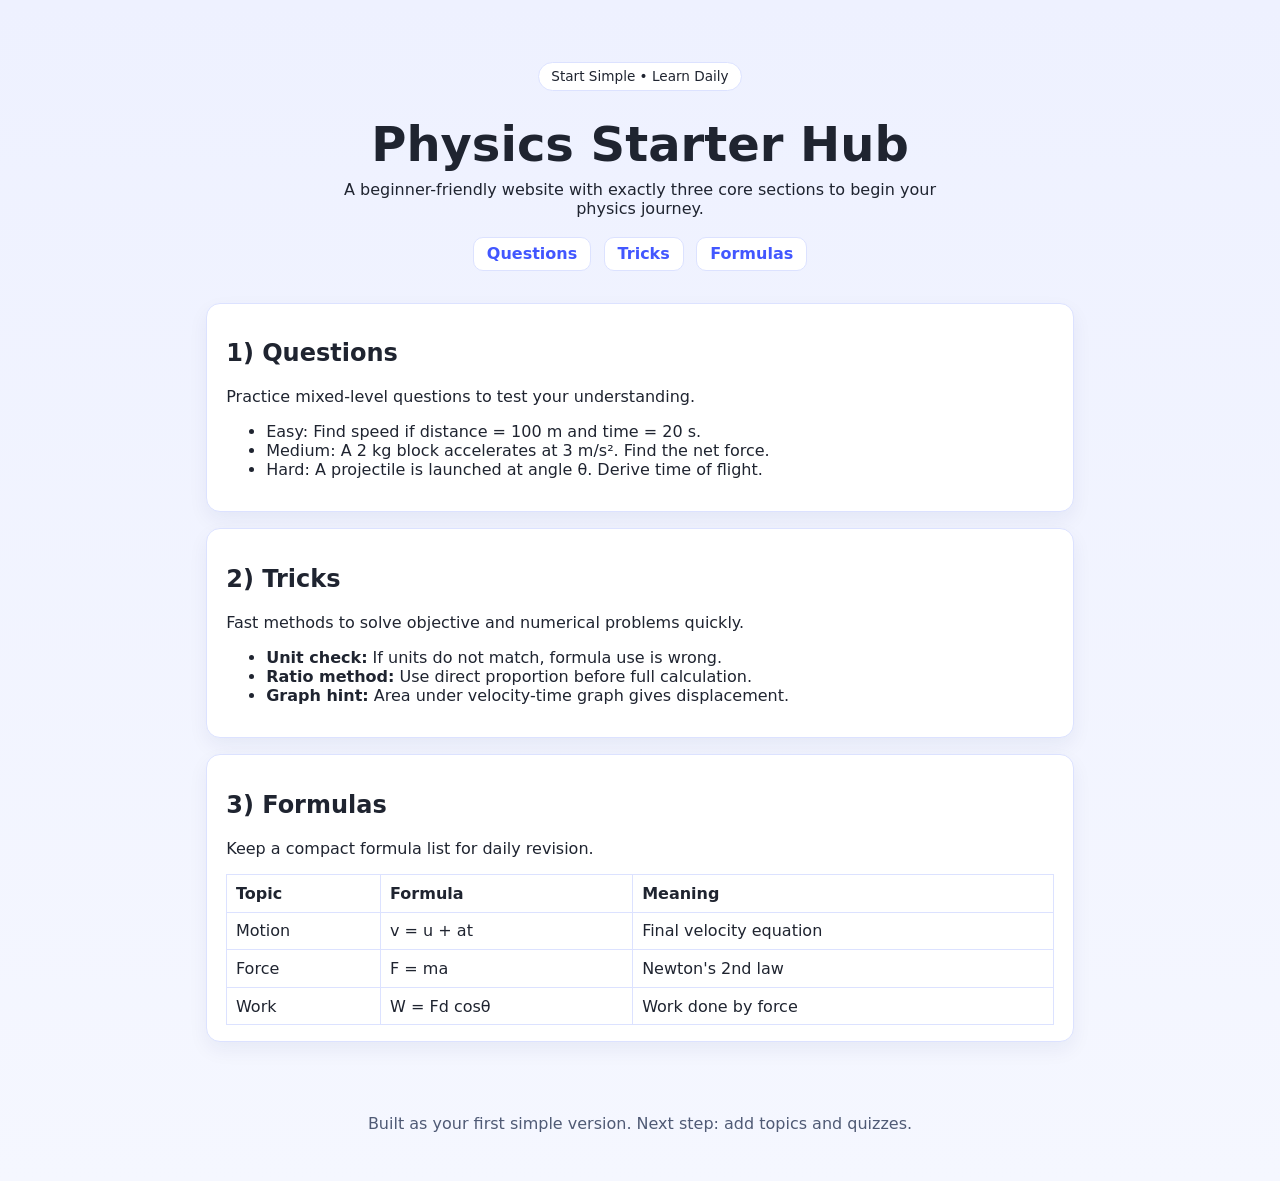
==== index.html @ 341ecc78 "Create simple 3-section physics starter homepage" ====
<!DOCTYPE html>
<html lang="en">
  <head>
    <meta charset="UTF-8" />
    <meta name="viewport" content="width=device-width, initial-scale=1.0" />
    <title>Physics Starter Hub</title>
    <link rel="stylesheet" href="styles.css" />
  </head>
  <body>
    <header class="hero">
      <p class="badge">Start Simple • Learn Daily</p>
      <h1>Physics Starter Hub</h1>
      <p class="subtitle">
        A beginner-friendly website with exactly three core sections to begin your
        physics journey.
      </p>
      <nav>
        <a href="#questions">Questions</a>
        <a href="#tricks">Tricks</a>
        <a href="#formulas">Formulas</a>
      </nav>
    </header>

    <main class="container">
      <section id="questions" class="card">
        <h2>1) Questions</h2>
        <p>Practice mixed-level questions to test your understanding.</p>
        <ul>
          <li>Easy: Find speed if distance = 100 m and time = 20 s.</li>
          <li>Medium: A 2 kg block accelerates at 3 m/s². Find the net force.</li>
          <li>Hard: A projectile is launched at angle θ. Derive time of flight.</li>
        </ul>
      </section>

      <section id="tricks" class="card">
        <h2>2) Tricks</h2>
        <p>Fast methods to solve objective and numerical problems quickly.</p>
        <ul>
          <li><strong>Unit check:</strong> If units do not match, formula use is wrong.</li>
          <li><strong>Ratio method:</strong> Use direct proportion before full calculation.</li>
          <li><strong>Graph hint:</strong> Area under velocity-time graph gives displacement.</li>
        </ul>
      </section>

      <section id="formulas" class="card">
        <h2>3) Formulas</h2>
        <p>Keep a compact formula list for daily revision.</p>
        <table>
          <thead>
            <tr>
              <th>Topic</th>
              <th>Formula</th>
              <th>Meaning</th>
            </tr>
          </thead>
          <tbody>
            <tr>
              <td>Motion</td>
              <td>v = u + at</td>
              <td>Final velocity equation</td>
            </tr>
            <tr>
              <td>Force</td>
              <td>F = ma</td>
              <td>Newton's 2nd law</td>
            </tr>
            <tr>
              <td>Work</td>
              <td>W = Fd cosθ</td>
              <td>Work done by force</td>
            </tr>
          </tbody>
        </table>
      </section>
    </main>

    <footer>
      <p>Built as your first simple version. Next step: add topics and quizzes.</p>
    </footer>
  </body>
</html>
---- styles.css ----
:root {
  color-scheme: light;
  --bg: #f5f7ff;
  --text: #1f2430;
  --brand: #4257ff;
  --surface: #ffffff;
  --border: #dce2ff;
}

* {
  box-sizing: border-box;
}

body {
  margin: 0;
  font-family: Inter, system-ui, -apple-system, Segoe UI, Roboto, Arial, sans-serif;
  color: var(--text);
  background: linear-gradient(180deg, #eef1ff, var(--bg));
}

.hero {
  text-align: center;
  padding: 3rem 1rem 2rem;
}

.badge {
  display: inline-block;
  padding: 0.35rem 0.75rem;
  border: 1px solid var(--border);
  border-radius: 999px;
  background: var(--surface);
  font-size: 0.85rem;
}

h1 {
  margin: 0.7rem 0 0.5rem;
  font-size: clamp(2rem, 6vw, 3rem);
}

.subtitle {
  max-width: 620px;
  margin: 0 auto 1.2rem;
}

nav {
  display: flex;
  justify-content: center;
  gap: 0.8rem;
  flex-wrap: wrap;
}

nav a {
  text-decoration: none;
  color: var(--brand);
  font-weight: 600;
  border: 1px solid var(--border);
  border-radius: 10px;
  padding: 0.4rem 0.8rem;
  background: var(--surface);
}

.container {
  max-width: 900px;
  margin: 0 auto;
  padding: 0 1rem 2rem;
  display: grid;
  gap: 1rem;
}

.card {
  background: var(--surface);
  border: 1px solid var(--border);
  border-radius: 14px;
  padding: 1rem 1.2rem;
  box-shadow: 0 8px 20px rgba(24, 38, 94, 0.06);
}

table {
  width: 100%;
  border-collapse: collapse;
  margin-top: 0.5rem;
}

th,
td {
  border: 1px solid var(--border);
  padding: 0.55rem;
  text-align: left;
}

footer {
  text-align: center;
  padding: 1.5rem 1rem 2rem;
  color: #4f5a75;
}
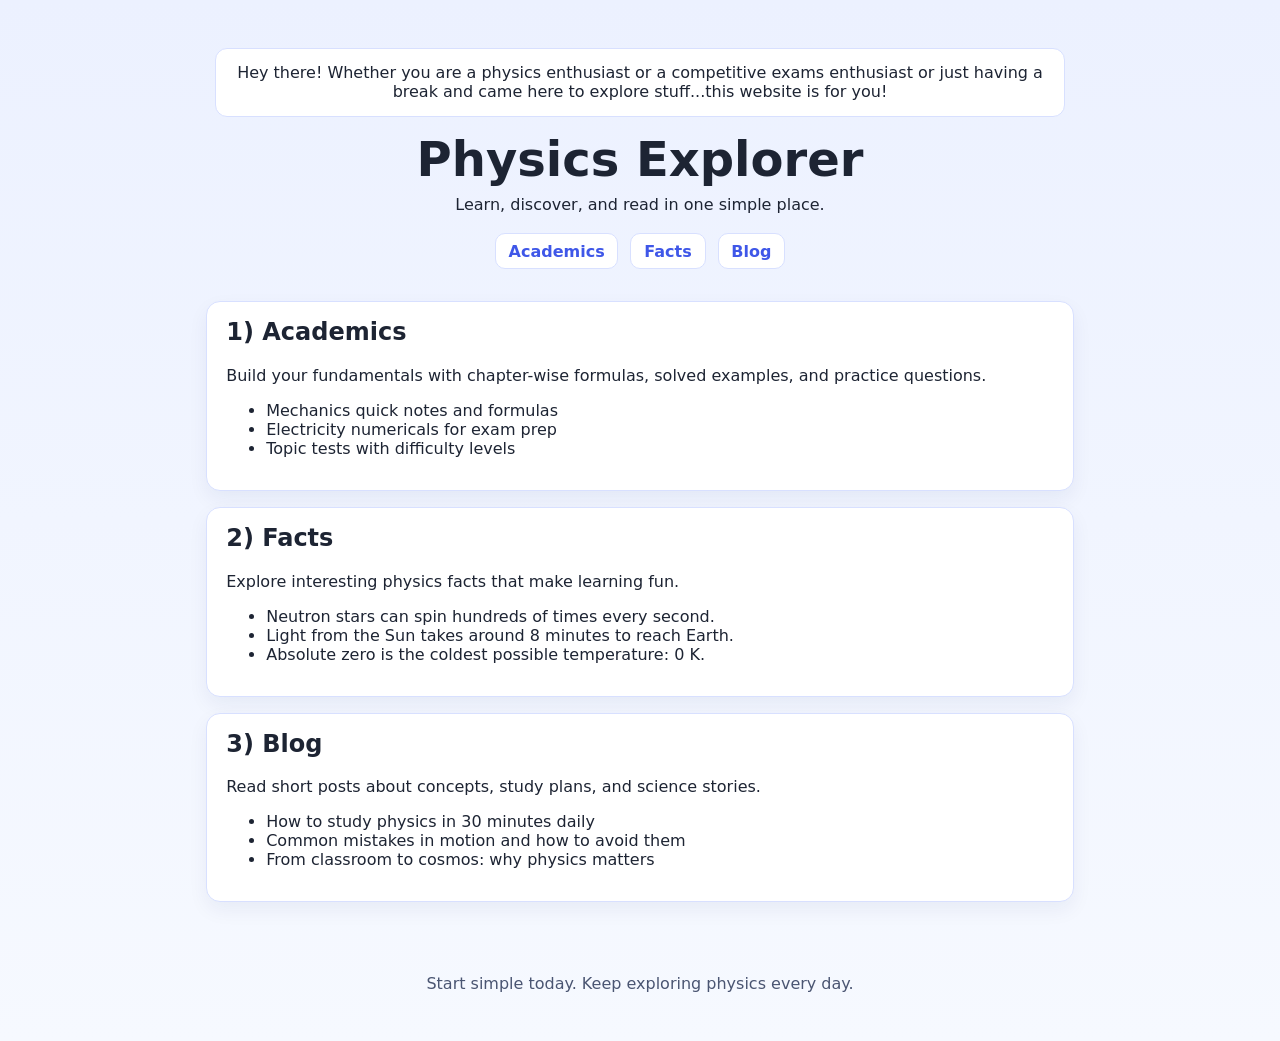
==== commit 94015768: "Update homepage intro and switch to academics facts blog sections" ====
--- a/index.html
+++ b/index.html
@@ -3,79 +3,62 @@
   <head>
     <meta charset="UTF-8" />
     <meta name="viewport" content="width=device-width, initial-scale=1.0" />
-    <title>Physics Starter Hub</title>
+    <title>Physics Explorer</title>
     <link rel="stylesheet" href="styles.css" />
   </head>
   <body>
     <header class="hero">
-      <p class="badge">Start Simple • Learn Daily</p>
-      <h1>Physics Starter Hub</h1>
-      <p class="subtitle">
-        A beginner-friendly website with exactly three core sections to begin your
-        physics journey.
+      <p class="welcome">
+        Hey there! Whether you are a physics enthusiast or a competitive exams
+        enthusiast or just having a break and came here to explore stuff...this
+        website is for you!
       </p>
+      <h1>Physics Explorer</h1>
+      <p class="subtitle">Learn, discover, and read in one simple place.</p>
       <nav>
-        <a href="#questions">Questions</a>
-        <a href="#tricks">Tricks</a>
-        <a href="#formulas">Formulas</a>
+        <a href="#academics">Academics</a>
+        <a href="#facts">Facts</a>
+        <a href="#blog">Blog</a>
       </nav>
     </header>
 
     <main class="container">
-      <section id="questions" class="card">
-        <h2>1) Questions</h2>
-        <p>Practice mixed-level questions to test your understanding.</p>
+      <section id="academics" class="card">
+        <h2>1) Academics</h2>
+        <p>
+          Build your fundamentals with chapter-wise formulas, solved examples,
+          and practice questions.
+        </p>
         <ul>
-          <li>Easy: Find speed if distance = 100 m and time = 20 s.</li>
-          <li>Medium: A 2 kg block accelerates at 3 m/s². Find the net force.</li>
-          <li>Hard: A projectile is launched at angle θ. Derive time of flight.</li>
+          <li>Mechanics quick notes and formulas</li>
+          <li>Electricity numericals for exam prep</li>
+          <li>Topic tests with difficulty levels</li>
         </ul>
       </section>
 
-      <section id="tricks" class="card">
-        <h2>2) Tricks</h2>
-        <p>Fast methods to solve objective and numerical problems quickly.</p>
+      <section id="facts" class="card">
+        <h2>2) Facts</h2>
+        <p>Explore interesting physics facts that make learning fun.</p>
         <ul>
-          <li><strong>Unit check:</strong> If units do not match, formula use is wrong.</li>
-          <li><strong>Ratio method:</strong> Use direct proportion before full calculation.</li>
-          <li><strong>Graph hint:</strong> Area under velocity-time graph gives displacement.</li>
+          <li>Neutron stars can spin hundreds of times every second.</li>
+          <li>Light from the Sun takes around 8 minutes to reach Earth.</li>
+          <li>Absolute zero is the coldest possible temperature: 0 K.</li>
         </ul>
       </section>
 
-      <section id="formulas" class="card">
-        <h2>3) Formulas</h2>
-        <p>Keep a compact formula list for daily revision.</p>
-        <table>
-          <thead>
-            <tr>
-              <th>Topic</th>
-              <th>Formula</th>
-              <th>Meaning</th>
-            </tr>
-          </thead>
-          <tbody>
-            <tr>
-              <td>Motion</td>
-              <td>v = u + at</td>
-              <td>Final velocity equation</td>
-            </tr>
-            <tr>
-              <td>Force</td>
-              <td>F = ma</td>
-              <td>Newton's 2nd law</td>
-            </tr>
-            <tr>
-              <td>Work</td>
-              <td>W = Fd cosθ</td>
-              <td>Work done by force</td>
-            </tr>
-          </tbody>
-        </table>
+      <section id="blog" class="card">
+        <h2>3) Blog</h2>
+        <p>Read short posts about concepts, study plans, and science stories.</p>
+        <ul>
+          <li>How to study physics in 30 minutes daily</li>
+          <li>Common mistakes in motion and how to avoid them</li>
+          <li>From classroom to cosmos: why physics matters</li>
+        </ul>
       </section>
     </main>
 
     <footer>
-      <p>Built as your first simple version. Next step: add topics and quizzes.</p>
+      <p>Start simple today. Keep exploring physics every day.</p>
     </footer>
   </body>
 </html>
--- a/styles.css
+++ b/styles.css
@@ -1,10 +1,9 @@
 :root {
-  color-scheme: light;
-  --bg: #f5f7ff;
-  --text: #1f2430;
-  --brand: #4257ff;
+  --bg: #f6f9ff;
+  --text: #1d2433;
+  --brand: #3f57e8;
   --surface: #ffffff;
-  --border: #dce2ff;
+  --border: #d8e0ff;
 }
 
 * {
@@ -15,7 +14,7 @@
   margin: 0;
   font-family: Inter, system-ui, -apple-system, Segoe UI, Roboto, Arial, sans-serif;
   color: var(--text);
-  background: linear-gradient(180deg, #eef1ff, var(--bg));
+  background: linear-gradient(180deg, #ecf1ff, var(--bg));
 }
 
 .hero {
@@ -23,39 +22,39 @@
   padding: 3rem 1rem 2rem;
 }
 
-.badge {
-  display: inline-block;
-  padding: 0.35rem 0.75rem;
+.welcome {
+  max-width: 850px;
+  margin: 0 auto 0.9rem;
+  padding: 0.9rem 1rem;
   border: 1px solid var(--border);
-  border-radius: 999px;
+  border-radius: 12px;
   background: var(--surface);
-  font-size: 0.85rem;
+  font-weight: 500;
 }
 
 h1 {
-  margin: 0.7rem 0 0.5rem;
+  margin: 0.25rem 0 0.5rem;
   font-size: clamp(2rem, 6vw, 3rem);
 }
 
 .subtitle {
-  max-width: 620px;
   margin: 0 auto 1.2rem;
 }
 
 nav {
   display: flex;
   justify-content: center;
-  gap: 0.8rem;
+  gap: 0.75rem;
   flex-wrap: wrap;
 }
 
 nav a {
   text-decoration: none;
   color: var(--brand);
-  font-weight: 600;
+  font-weight: 700;
   border: 1px solid var(--border);
   border-radius: 10px;
-  padding: 0.4rem 0.8rem;
+  padding: 0.45rem 0.8rem;
   background: var(--surface);
 }
 
@@ -75,21 +74,12 @@
   box-shadow: 0 8px 20px rgba(24, 38, 94, 0.06);
 }
 
-table {
-  width: 100%;
-  border-collapse: collapse;
-  margin-top: 0.5rem;
-}
-
-th,
-td {
-  border: 1px solid var(--border);
-  padding: 0.55rem;
-  text-align: left;
+.card h2 {
+  margin-top: 0;
 }
 
 footer {
   text-align: center;
   padding: 1.5rem 1rem 2rem;
-  color: #4f5a75;
+  color: #4a5572;
 }
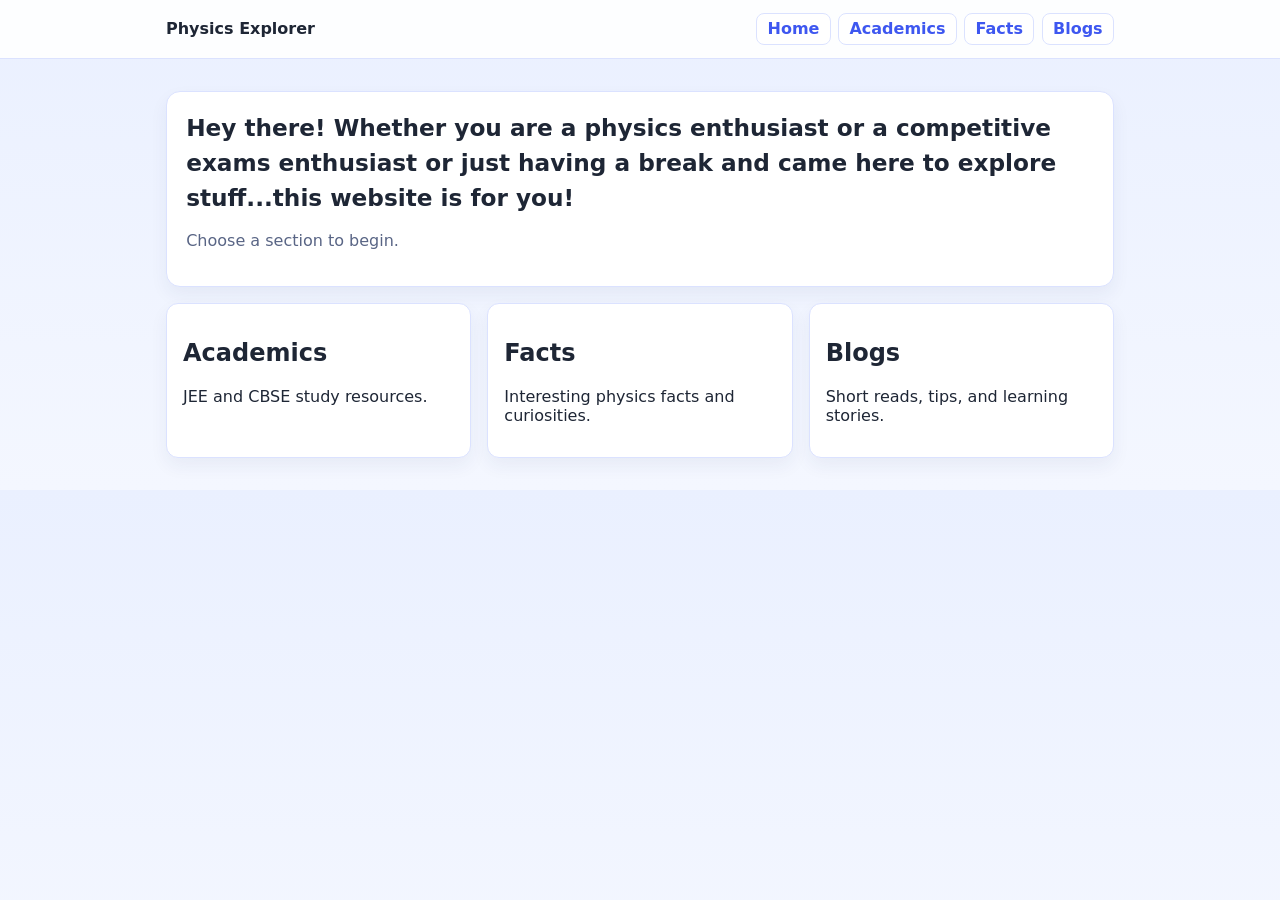
==== commit 189b74d1: "Build modular multi-page physics site with CBSE PDF upload page" ====
--- a/index.html
+++ b/index.html
@@ -2,63 +2,11 @@
 <html lang="en">
   <head>
     <meta charset="UTF-8" />
+    <meta http-equiv="refresh" content="0; url=home.html" />
     <meta name="viewport" content="width=device-width, initial-scale=1.0" />
-    <title>Physics Explorer</title>
-    <link rel="stylesheet" href="styles.css" />
+    <title>Redirecting…</title>
   </head>
   <body>
-    <header class="hero">
-      <p class="welcome">
-        Hey there! Whether you are a physics enthusiast or a competitive exams
-        enthusiast or just having a break and came here to explore stuff...this
-        website is for you!
-      </p>
-      <h1>Physics Explorer</h1>
-      <p class="subtitle">Learn, discover, and read in one simple place.</p>
-      <nav>
-        <a href="#academics">Academics</a>
-        <a href="#facts">Facts</a>
-        <a href="#blog">Blog</a>
-      </nav>
-    </header>
-
-    <main class="container">
-      <section id="academics" class="card">
-        <h2>1) Academics</h2>
-        <p>
-          Build your fundamentals with chapter-wise formulas, solved examples,
-          and practice questions.
-        </p>
-        <ul>
-          <li>Mechanics quick notes and formulas</li>
-          <li>Electricity numericals for exam prep</li>
-          <li>Topic tests with difficulty levels</li>
-        </ul>
-      </section>
-
-      <section id="facts" class="card">
-        <h2>2) Facts</h2>
-        <p>Explore interesting physics facts that make learning fun.</p>
-        <ul>
-          <li>Neutron stars can spin hundreds of times every second.</li>
-          <li>Light from the Sun takes around 8 minutes to reach Earth.</li>
-          <li>Absolute zero is the coldest possible temperature: 0 K.</li>
-        </ul>
-      </section>
-
-      <section id="blog" class="card">
-        <h2>3) Blog</h2>
-        <p>Read short posts about concepts, study plans, and science stories.</p>
-        <ul>
-          <li>How to study physics in 30 minutes daily</li>
-          <li>Common mistakes in motion and how to avoid them</li>
-          <li>From classroom to cosmos: why physics matters</li>
-        </ul>
-      </section>
-    </main>
-
-    <footer>
-      <p>Start simple today. Keep exploring physics every day.</p>
-    </footer>
+    <p>Redirecting to <a href="home.html">home page</a>…</p>
   </body>
 </html>
